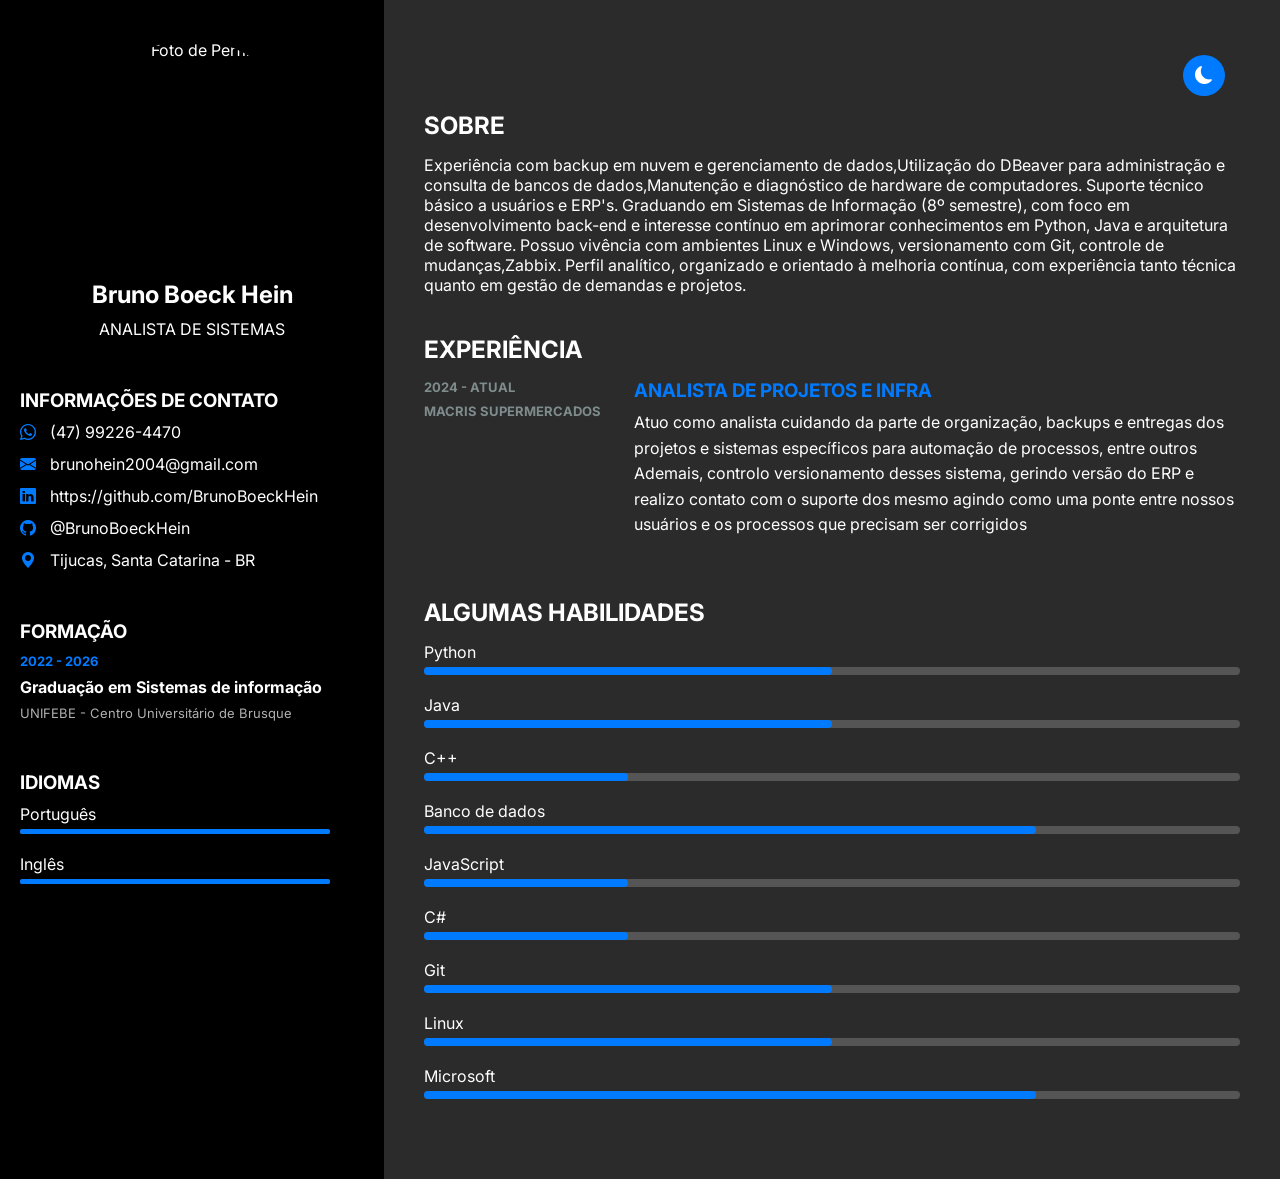
==== index.html @ d1d52fa8 "Add files via upload" ====
<!DOCTYPE html>
<html lang="pt-br">

<head>
    <meta charset="UTF-8">
    <meta name="viewport" content="width=device-width, initial-scale=1.0">
    <title>Currículo</title>
    <link href="style.css" rel="stylesheet">
    <link href="https://cdn.jsdelivr.net/npm/bootstrap-icons@1.11.3/font/bootstrap-icons.css" rel="stylesheet">
    <link rel="preconnect" href="https://fonts.googleapis.com">
    <link rel="preconnect" href="https://fonts.gstatic.com" crossorigin>
    <link href="https://fonts.googleapis.com/css2?family=Inter:wght@300;400;500;600;700&display=swap" rel="stylesheet">
</head>

<body>
    <div class="container">
        <aside class="barra-lateral">
            <div class="perfil">
                <img src="assets/imagens/Perfil.png" alt="Foto de Perfil" class="foto-perfil">
                <h2>Bruno Boeck Hein</h2>
                <p>ANALISTA DE SISTEMAS </p>
            </div>

            <div class="secao-lateral">
                <h3>INFORMAÇÕES DE CONTATO</h3>
                <div class="contato-item">
                    <i class="bi bi-whatsapp"></i>
                    <a href="https://wa.me/5547992266470?text=Olá Bruno,%20vim%20pelo%20seu%20currículo!"
                        target="_blank"> (47) 99226-4470
                    </a>
                </div>

                <div class="contato-item">
                    <i class="bi bi-envelope-fill"></i>
                    <a href="mailto:rafasilva3562@gmail.com">
                        brunohein2004@gmail.com
                    </a>
                </div>

                <div class="contato-item">
                    <i class="bi bi-linkedin"></i>
                    <a href="https://github.com/BrunoBoeckHein" target="_blank">
                        https://github.com/BrunoBoeckHein
                    </a>
                </div>

                <div class="contato-item">
                    <i class="bi bi-github"></i>
                    <a href="https://github.com/BrunoBoeckHein" target="_blank" rel="noopener noreferrer">
                        @BrunoBoeckHein
                    </a>
                </div>

                <div class="contato-item">
                    <i class="bi bi-geo-alt-fill"></i>
                    <a href="https://www.google.com/maps/search/?api=1&query=Brusque,+Santa+Catarina,+Brasil"
                        target="_blank" rel="noopener noreferrer">
                        Tijucas, Santa Catarina - BR
                    </a>
                </div>
            </div>

            <div class="secao-lateral">
                <h3>FORMAÇÃO</h3>
                <div class="item-formacao">
                    <span class="ano">2022 - 2026</span>
                    <p class="curso">Graduação em Sistemas de informação</p>
                    <p class="faculdade">UNIFEBE - Centro Universitário de Brusque</p>
                </div>
            </div>

            <section class="secao-lateral">
                <h3>IDIOMAS</h3>
                <div class="habilidade">
                    <span>Português</span>
                    <div class="barra">
                        <div class="nivel expert"></div>
                    </div>
                </div>

                <div class="habilidade">
                    <span>Inglês</span>
                    <div class="barra">
                        <div class="nivel expert"></div>
                    </div>
                </div>

            </section>
        </aside>

        <main class="conteudo">
            <div class="barra-superior">
                <button id="botao-tema" aria-label="Alternar tema">
                    <i class="bi bi-moon-fill"></i>
                </button>
            </div>

            <section class="secao">
                <h1>SOBRE</h1>
                <p>Experiência com backup em nuvem e gerenciamento de dados,Utilização do DBeaver para administração e consulta de bancos de dados,Manutenção e diagnóstico de hardware de computadores.
Suporte técnico básico a usuários e ERP's.
                    Graduando em Sistemas de Informação (8º semestre), com foco em desenvolvimento back-end e interesse
                    contínuo em aprimorar conhecimentos em Python, Java e arquitetura de software. Possuo vivência com
                    ambientes Linux e Windows, versionamento com Git, controle de mudanças,Zabbix.

                    Perfil analítico, organizado e orientado à melhoria contínua, com experiência tanto técnica quanto
                    em gestão de demandas e projetos.</p>
            </section>

            <section class="secao">
                <h1>EXPERIÊNCIA</h1>
                <div class="item-experiencia">
                    <div class="lado-esquerdo">
                        <span class="periodo">2024 - ATUAL</span>
                        <span class="empresa">MACRIS SUPERMERCADOS</span>
                    </div>

                    <div class="lado-direito">
                        <h3>ANALISTA DE PROJETOS E INFRA</h3>
                        <p>
                            Atuo como analista cuidando da parte de organização, backups e entregas dos projetos e
                            sistemas específicos para automação de processos, entre outros
                            Ademais, controlo versionamento desses sistema, gerindo versão do ERP e
                            realizo contato com o suporte dos mesmo agindo como uma ponte entre nossos usuários e os 
                            processos que precisam ser corrigidos
                        </p>
                        
                    </div>
                </div>

    
            </section>

            <section class="secao">
                <h1>ALGUMAS HABILIDADES</h1>
                <div class="habilidade">
                    <span>Python</span>
                    <div class="barra">
                        <div class="nivel medio"></div>
                    </div>
                </div>

                <div class="habilidade">
                    <span>Java</span>
                    <div class="barra">
                        <div class="nivel medio"></div>
                    </div>
                </div>

                <div class="habilidade">
                    <span>C++</span>
                    <div class="barra">
                        <div class="nivel baixo"></div>
                    </div>
                </div>

                <div class="habilidade">
                    <span>Banco de dados</span>
                    <div class="barra">
                        <div class="nivel alto"></div>
                    </div>
                </div>

                <div class="habilidade">
                    <span>JavaScript</span>
                    <div class="barra">
                        <div class="nivel baixo"></div>
                    </div>
                </div>

                <div class="habilidade">
                    <span>C#</span>
                    <div class="barra">
                        <div class="nivel baixo"></div>
                    </div>
                </div>
                <div class="habilidade">
                    <span>Git</span>
                    <div class="barra">
                        <div class="nivel medio"></div>
                    </div>
                </div>

                <div class="habilidade">
                    <span>Linux</span>
                    <div class="barra">
                        <div class="nivel medio"></div>
                    </div>
                </div>

                <div class="habilidade">
                    <span>Microsoft</span>
                    <div class="barra">
                        <div class="nivel alto"></div>
                    </div>
                </div>
            </section>
        </main>
    </div>

    <script>
        const botaoTema = document.getElementById("botao-tema");
        botaoTema.addEventListener("click", () => {
            document.body.classList.toggle("modo-claro");
            if (document.body.classList.contains("modo-claro")) {
                botaoTema.innerHTML = '<i class="bi bi-sun-fill"></i>';
            } else {
                botaoTema.innerHTML = '<i class="bi bi-moon-fill"></i>';
            }
        });
    </script>
</body>

</html>
---- style.css ----
* {
    margin: 0;
    padding: 0;
    box-sizing: border-box;
    font-family: 'Inter', sans-serif;
}
:root {
        --cor-primaria: #007bff;
}

body {
    background-color: #2b2b2b;
    color: white;
    transition: 0.3s;
    transition: background-color 0.3s ease, color 0.3s ease;
    font-size: 16px;

}

.container {
    display: flex;
}

.barra-lateral {
    width: 30%;
    background-color: #000000;
    padding: 40px 20px;
}

.perfil {
    text-align: center;
    margin-bottom: 40px;
}

.perfil h2 {
    margin-bottom: 10px;
}

.foto-perfil {
    width: 220px;
    height: 220px;
    border-radius: 50%;
    object-fit: cover;
    display: block;
    margin: 0 auto 20px;
}

.contato-item {
    display: flex;
    align-items: center;
    gap: 10px;
    margin-bottom: 12px;
}

.contato-item i {
    color: var(--cor-primaria);
    font-size: 16px;
    width: 20px;
}

.secao-lateral h3 {
    margin-top: 50px;
    margin-bottom: 10px;
}

.secao-lateral p {
    margin-bottom: 5px;
}

.secao-lateral .barra {
    height: 5px;
    width: 90%;
}

.secao-lateral .nivel {
    background-color: var(--cor-primaria);
}

.secao-lateral a {
    color: white;
    text-decoration: none; /* remove o sublinhado */
}

.secao-lateral a:hover {
    opacity: 0.8; /* efeito leve ao passar o mouse */
}

.conteudo {
    width: 70%;
    padding: 40px;
}

.barra-superior {
    display: flex;
    justify-content: flex-end;
    padding: 15px;
}

#botao-tema {
    background-color: var(--cor-primaria);
    color: #ffffff;
    border: none;
    padding: 10px 12px;
    border-radius: 50%;
    cursor: pointer;
    font-size: 18px;
    transition: 0.3s ease;
}

.secao {
    margin-bottom: 40px;
}

h1 {
    margin-bottom: 15px;
}

.item-experiencia {
    display: grid;
    grid-template-columns: 180px 1fr;
    gap: 30px;
    margin-bottom: 40px;
}
.item-formacao {
    margin-bottom: 20px;
}

.item-formacao .ano {
    display: block;
    font-size: 13px;
    font-weight: bold;
    color: var(--cor-primaria);
    margin-bottom: 8px;
}

.item-formacao .curso {
    font-weight: bold;
    color: #ffffff;
    margin-bottom: 8px;
}

.item-formacao .faculdade {
    font-size: 13px;
    color: #b0b0b0;
}

.lado-esquerdo {
    font-size: 13px;
}

.periodo {
    display: block;
    font-weight: bold;
    color: #7f8c8d;
    margin-bottom: 8px;
}

.empresa {
    display: block;
    font-weight: bold;
    color: #7f8c8d;
}

.lado-direito h3 {
    color: var(--cor-primaria);
    margin-bottom: 8px;
}

.lado-direito p {
    line-height: 1.6;
    margin-bottom: 20px;
}

.habilidade {
    margin-bottom: 20px;
}

.barra {
    width: 100%;
    height: 8px;
    background-color: #555;
    border-radius: 5px;
    margin-top: 5px;
}

.nivel {
    height: 100%;
    background-color: var(--cor-primaria);
    border-radius: 5px;
}

.expert {
    width: 100%;
}

.alto {
    width: 75%;
}

.medio {
    width: 50%;
}

.baixo {
    width: 25%;
}

body.modo-claro {
    background-color: #f4f4f4;
}

body.modo-claro .conteudo {
    color: #222;
}

body.modo-claro .barra-lateral {
    background-color: #000000;
}

body.modo-claro .barra {
    background-color: #ccc;
}

body.modo-claro .nivel {
    background-color: var(--cor-primaria);
}

body.modo-claro #botao-tema {
    background-color: var(--cor-primaria);
    color: #ffffff; /* ícone escuro */
}
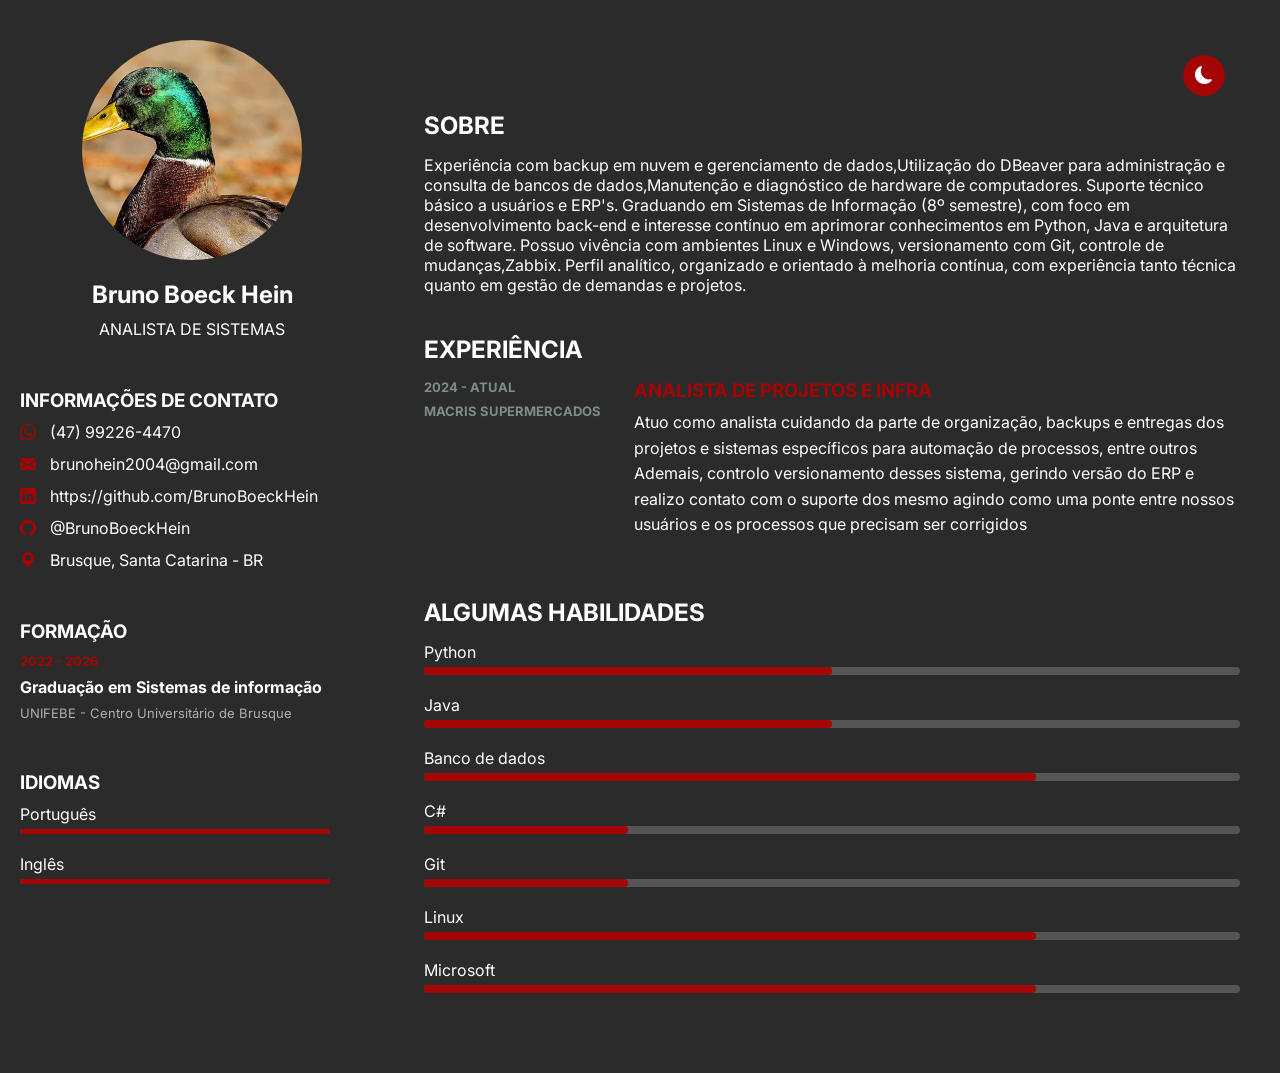
==== commit 0a1b3354: "comitamo" ====
--- a/index.html
+++ b/index.html
@@ -17,7 +17,7 @@
     <div class="container">
         <aside class="barra-lateral">
             <div class="perfil">
-                <img src="assets/imagens/Perfil.png" alt="Foto de Perfil" class="foto-perfil">
+                <img src="icon/pato.jpg" alt="Foto de Perfil" class="foto-perfil">
                 <h2>Bruno Boeck Hein</h2>
                 <p>ANALISTA DE SISTEMAS </p>
             </div>
@@ -56,7 +56,7 @@
                     <i class="bi bi-geo-alt-fill"></i>
                     <a href="https://www.google.com/maps/search/?api=1&query=Brusque,+Santa+Catarina,+Brasil"
                         target="_blank" rel="noopener noreferrer">
-                        Tijucas, Santa Catarina - BR
+                        Brusque, Santa Catarina - BR
                     </a>
                 </div>
             </div>
@@ -148,44 +148,34 @@
                     </div>
                 </div>
 
-                <div class="habilidade">
-                    <span>C++</span>
+                
+
+                <div class="habilidade">
+                    <span>Banco de dados</span>
+                    <div class="barra">
+                        <div class="nivel alto"></div>
+                    </div>
+                </div>
+
+                
+
+                <div class="habilidade">
+                    <span>C#</span>
                     <div class="barra">
                         <div class="nivel baixo"></div>
                     </div>
                 </div>
-
-                <div class="habilidade">
-                    <span>Banco de dados</span>
+                <div class="habilidade">
+                    <span>Git</span>
+                    <div class="barra">
+                        <div class="nivel baixo"></div>
+                    </div>
+                </div>
+
+                <div class="habilidade">
+                    <span>Linux</span>
                     <div class="barra">
                         <div class="nivel alto"></div>
-                    </div>
-                </div>
-
-                <div class="habilidade">
-                    <span>JavaScript</span>
-                    <div class="barra">
-                        <div class="nivel baixo"></div>
-                    </div>
-                </div>
-
-                <div class="habilidade">
-                    <span>C#</span>
-                    <div class="barra">
-                        <div class="nivel baixo"></div>
-                    </div>
-                </div>
-                <div class="habilidade">
-                    <span>Git</span>
-                    <div class="barra">
-                        <div class="nivel medio"></div>
-                    </div>
-                </div>
-
-                <div class="habilidade">
-                    <span>Linux</span>
-                    <div class="barra">
-                        <div class="nivel medio"></div>
                     </div>
                 </div>
 
--- a/style.css
+++ b/style.css
@@ -5,7 +5,7 @@
     font-family: 'Inter', sans-serif;
 }
 :root {
-        --cor-primaria: #007bff;
+        --cor-primaria: #a50505;
 }
 
 body {
@@ -23,7 +23,7 @@
 
 .barra-lateral {
     width: 30%;
-    background-color: #000000;
+    background-color: #2b2b2b;
     padding: 40px 20px;
 }
 
@@ -78,11 +78,11 @@
 
 .secao-lateral a {
     color: white;
-    text-decoration: none; /* remove o sublinhado */
+    text-decoration: none; 
 }
 
 .secao-lateral a:hover {
-    opacity: 0.8; /* efeito leve ao passar o mouse */
+    opacity: 0.8; 
 }
 
 .conteudo {
@@ -227,5 +227,5 @@
 
 body.modo-claro #botao-tema {
     background-color: var(--cor-primaria);
-    color: #ffffff; /* ícone escuro */
+    color: #ffffff; 
 }
